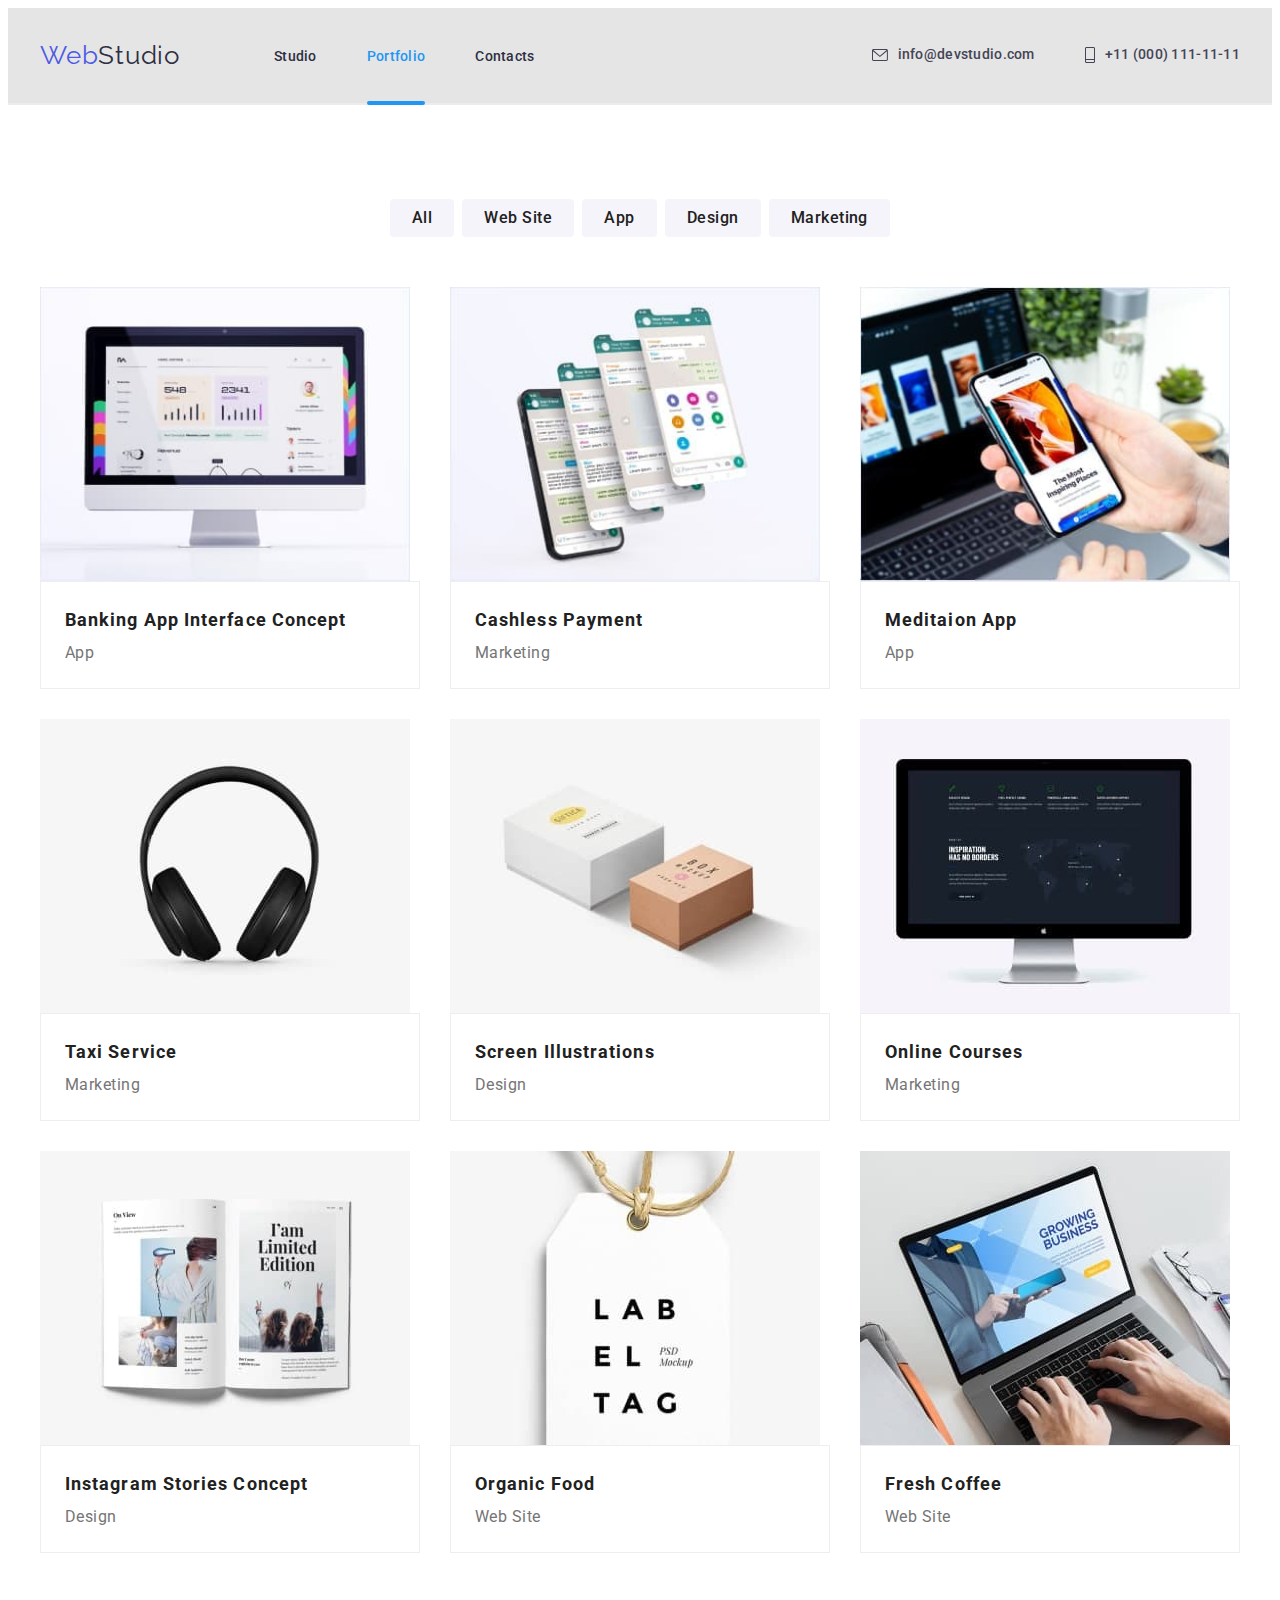
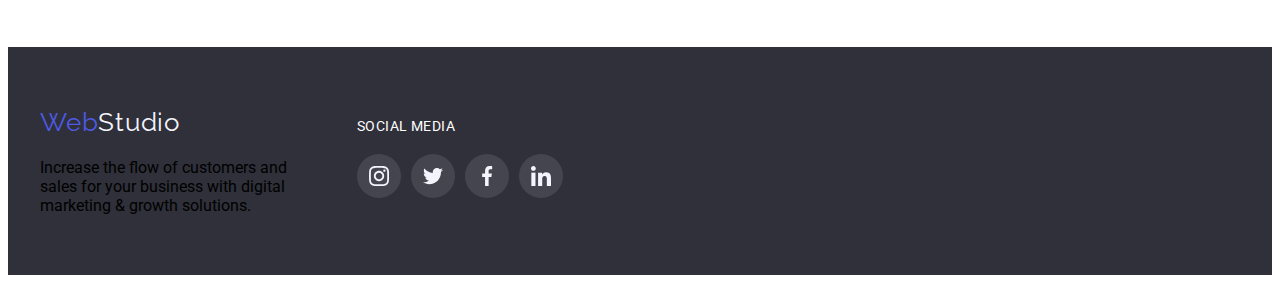
==== portfolio.html @ 63484559 "DZ-4" ====
<!DOCTYPE html>
<html lang="en">
  <head>
    <meta charset="UTF-8" />
    <meta http-equiv="X-UA-Compatible" content="IE=edge" />
    <meta name="viewport" content="width=device-width, initial-scale=1.0" />
    <title>Document</title>
    <link rel="preconnect" href="https://fonts.googleapis.com" />
    <link rel="preconnect" href="https://fonts.gstatic.com" crossorigin />
    <link
      href="https://fonts.googleapis.com/css2?family=Montserrat:wght@400;700&family=Raleway:wght@700&family=Roboto:wght@400;500;700;900&display=swap"
      rel="stylesheet"
    />
    <link
      rel="stylesheet"
      href="https://cdnjs.cloudflare.com/ajax/libs/modern-normalize/1.1.0/modern-normalize.min.css"
      integrity="sha512-wpPYUAdjBVSE4KJnH1VR1HeZfpl1ub8YT/NKx4PuQ5NmX2tKuGu6U/JRp5y+Y8XG2tV+wKQpNHVUX03MfMFn9Q=="
      crossorigin="anonymous"
      referrerpolicy="no-referrer"
    />
    <link rel="stylesheet" href="./css/styles.css" />
  </head>
  <body>
    <header class="header">
      <div class="container header-container">
        <nav class="navigation">
          <a href="" class="logo">Web<span class="header-logo">Studio</span></a>
          <ul class="header-list list">
            <li class="header-item">
              <a href="./index.html" class="header-link">Studio</a>
            </li>
            <li class="header-item">
              <a href="" class="header-link current">Portfolio</a>
            </li>
            <li class="header-item">
              <a href="" class="header-link">Contacts</a>
            </li>
          </ul>
        </nav>
        <ul class="header-connect-list list">
          <li class="header-item-contact">
            <a class="header-link-contact" href="mailto:info@devstudio.com">
              <svg class="icon" width="16" height="12">
                <use href="./images/icons.svg#icon-envelope"></use>
              </svg>
              info@devstudio.com
            </a>
          </li>
          <li class="header-item-contact icon-tel">
            <a class="header-link-contact" href="tel:+11(000)111-11-11">
              <svg class="icon" width="10" height="16">
                <use href="./images/icons.svg#icon-smartphone"></use>
              </svg>
              +11 (000) 111-11-11
            </a>
          </li>
        </ul>
      </div>
      <div class="line"></div>
    </header>
    <main>
      <section class="about section">
        <div class="container about-container">
          <h1 class="visually-hidden">Design Marketing</h1>
          <ul class="hero-list list">
            <li class="button">
              <button type="button" class="primary hero-btn">All</button>
            </li>
            <li class="button">
              <button type="button" class="primary hero-btn">Web Site</button>
            </li>
            <li class="button">
              <button type="button" class="primary hero-btn">App</button>
            </li>
            <li class="button">
              <button type="button" class="primary hero-btn">Design</button>
            </li>
            <li class="button">
              <button type="button" class="primary hero-btn">Marketing</button>
            </li>
          </ul>

          <h2 class="visually-hidden">Projects</h2>
          <ul class="about-list list">
            <li class="about-item-portfolio">
              <a href="" class="about-portfolio-link">
                <div class="about-wrap">
                  <img
                    src="./images/about-imag-1.jpg"
                    alt="marketing design professionals"
                    width="370"
                    height="294"
                    class="about-img"
                  />
                  <p class="about-top-text">
                    14 Stylish and User-Friendly App Design Concepts · Task
                    Manager App · Calorie Tracker App · Exotic Fruit Ecommerce
                    App · Cloud Storage App
                  </p>
                </div>
                <div class="about-item-content">
                  <h3 class="about-title-list">
                    Banking App Interface Concept
                  </h3>
                  <p class="about-text">App</p>
                </div>
              </a>
            </li>
            <li class="about-item-portfolio">
              <a href="" class="about-portfolio-link">
                <div class="about-wrap">
                  <img
                    src="./images/about-imag-2.jpg"
                    alt="спорт"
                    width="370"
                    height="294"
                    class="about-img"
                  />
                  <p class="about-top-text">
                    14 Stylish and User-Friendly App Design Concepts · Task
                    Manager App · Calorie Tracker App · Exotic Fruit Ecommerce
                    App · Cloud Storage App
                  </p>
                </div>
                <div class="about-item-content">
                  <h3 class="about-title-list">Cashless Payment</h3>
                  <p class="about-text">Marketing</p>
                </div>
              </a>
            </li>
            <li class="about-item-portfolio">
              <a href="" class="about-portfolio-link">
                <div class="about-wrap">
                  <img
                    src="./images/about-imag-3.jpg"
                    alt="вывеска ресторана"
                    width="370"
                    height="294"
                    class="about-img"
                  />
                  <p class="about-top-text">
                    14 Stylish and User-Friendly App Design Concepts · Task
                    Manager App · Calorie Tracker App · Exotic Fruit Ecommerce
                    App · Cloud Storage App
                  </p>
                </div>
                <div class="about-item-content">
                  <h3 class="about-title-list">Meditaion App</h3>
                  <p class="about-text">App</p>
                </div>
              </a>
            </li>
            <li class="about-item-portfolio">
              <a href="" class="about-portfolio-link">
                <div class="about-wrap">
                  <img
                    src="./images/about-imag-4.jpg"
                    alt="наушники"
                    width="370"
                    height="294"
                    class="about-img"
                  />
                  <p class="about-top-text">
                    14 Stylish and User-Friendly App Design Concepts · Task
                    Manager App · Calorie Tracker App · Exotic Fruit Ecommerce
                    App · Cloud Storage App
                  </p>
                </div>
                <div class="about-item-content">
                  <h3 class="about-title-list">Taxi Service</h3>
                  <p class="about-text">Marketing</p>
                </div>
              </a>
            </li>
            <li class="about-item-portfolio">
              <a href="" class="about-portfolio-link">
                <div class="about-wrap">
                  <img
                    src="./images/about-imag-5.jpg"
                    alt="картонные коробки"
                    width="370"
                    height="294"
                    class="about-img"
                  />
                  <p class="about-top-text">
                    14 Stylish and User-Friendly App Design Concepts · Task
                    Manager App · Calorie Tracker App · Exotic Fruit Ecommerce
                    App · Cloud Storage App
                  </p>
                </div>
                <div class="about-item-content">
                  <h3 class="about-title-list">Screen Illustrations</h3>
                  <p class="about-text">Design</p>
                </div>
              </a>
            </li>
            <li class="about-item-portfolio">
              <a href="" class="about-portfolio-link">
                <div class="about-wrap">
                  <img
                    src="./images/about-imag-6.jpg"
                    alt="компьютер"
                    width="370"
                    height="294"
                    class="about-img"
                  />
                  <p class="about-top-text">
                    14 Stylish and User-Friendly App Design Concepts · Task
                    Manager App · Calorie Tracker App · Exotic Fruit Ecommerce
                    App · Cloud Storage App
                  </p>
                </div>
                <div class="about-item-content">
                  <h3 class="about-title-list" lang="en">Online Courses</h3>
                  <p class="about-text">Marketing</p>
                </div>
              </a>
            </li>
            <li class="about-item-portfolio">
              <a href="" class="about-portfolio-link">
                <div class="about-wrap">
                  <img
                    src="./images/about-imag-7.jpg"
                    alt="книга"
                    width="370"
                    height="294"
                    class="about-img"
                  />
                  <p class="about-top-text">
                    14 Stylish and User-Friendly App Design Concepts · Task
                    Manager App · Calorie Tracker App · Exotic Fruit Ecommerce
                    App · Cloud Storage App
                  </p>
                </div>
                <div class="about-item-content">
                  <h3 class="about-title-list">Instagram Stories Concept</h3>
                  <p class="about-text">Design</p>
                </div>
              </a>
            </li>

            <li class="about-item-portfolio">
              <a href="" class="about-portfolio-link">
                <div class="about-wrap">
                  <img
                    src="./images/about-imag-8.jpg"
                    alt="этикетка"
                    width="370"
                    height="294"
                    class="about-img"
                  />
                  <p class="about-top-text">
                    14 Stylish and User-Friendly App Design Concepts · Task
                    Manager App · Calorie Tracker App · Exotic Fruit Ecommerce
                    App · Cloud Storage App
                  </p>
                </div>
                <div class="about-item-content">
                  <h3 class="about-title-list">Organic Food</h3>
                  <p class="about-text">Web Site</p>
                </div>
              </a>
            </li>

            <li class="about-item-portfolio">
              <a href="" class="about-portfolio-link">
                <div class="about-wrap">
                  <img
                    src="./images/about-imag-9.jpg"
                    alt="работа за ноутбуком"
                    width="370"
                    height="294"
                    class="about-img"
                  />
                  <p class="about-top-text">
                    14 Stylish and User-Friendly App Design Concepts · Task
                    Manager App · Calorie Tracker App · Exotic Fruit Ecommerce
                    App · Cloud Storage App
                  </p>
                </div>
                <div class="about-item-content">
                  <h3 class="about-title-list">Fresh Coffee</h3>
                  <p class="about-text">Web Site</p>
                </div>
              </a>
            </li>
          </ul>
        </div>
      </section>
    </main>

    <footer class="cellar">
      <div class="container cellar-container">
        <div>
          <a href="" class="cellar-logo"
            >Web<span class="logotip-ft">Studio</span></a
          >
          <p class="cellar-text">
            Increase the flow of customers and<br />
            sales for your business with digital <br />
            marketing & growth solutions.
          </p>
          <!-- <address class="adds">
            <ul class="cellar-list list">
              <li class="cellar-item">
                <a
                  href="https://goo.gl/maps/NyALyPZnbUgnqSuq6"
                  target="_blank"
                  rel="noopener noreferrer nofollow"
                  class="cellar-maps"
                  >г. Киев, пр-т Леси Украинки, 26</a
                >
              </li>
              <li class="cellar-item">
                <a href="mailto:info@example.com" class="cellar-contact"
                  >info@example.com</a
                >
              </li>
              <li class="cellar-item">
                <a href="tel:+380991111111" class="cellar-contact"
                  >+38 099 111 11 11</a
                >
              </li>
            </ul>
          </address> -->
        </div>
        <div class="cellar-social">
          <p class="cellar-item-text">Social media</p>
          <ul class="cellar-social-list list">
            <li class="cellar-social-item">
              <a href="" class="cellar-social-link">
                <svg class="cellar-social-icon" width="20" height="20">
                  <use href="./images/icons.svg#icon-instagram-2"></use>
                </svg>
              </a>
            </li>
            <li class="cellar-social-item">
              <a href="" class="cellar-social-link">
                <svg class="cellar-social-icon" width="20" height="20">
                  <use href="./images/icons.svg#icon-twitter-2"></use>
                </svg>
              </a>
            </li>
            <li class="cellar-social-item">
              <a href="" class="cellar-social-link">
                <svg class="cellar-social-icon" width="20" height="20">
                  <use href="./images/icons.svg#icon-facebook-2"></use>
                </svg>
              </a>
            </li>
            <li class="cellar-social-item">
              <a href="" class="cellar-social-link">
                <svg class="cellar-social-icon" width="20" height="20">
                  <use href="./images/icons.svg#icon-linkedin-2"></use>
                </svg>
              </a>
            </li>
          </ul>
        </div>
      </div>
    </footer>
  </body>
</html>
---- css/styles.css ----
:root {
  --header-bg-color: #e5e5e5;
  --logo-text-color: #4D5AE5;
  --current-text-color: #2196f3;
  --hero-title-color: #212121;
  --hero-text-color: #757575;
  --about-title-text: #212121;
}

body {
  font-family: "Roboto", sans-serif;
}

.list {
  list-style: none;
}

p,
h1,
h2,
h3,
h4,
h5,
h6 {
  margin: 0;
}
ul {
  margin: 0;
  padding: 0;
}
button {
  cursor: pointer;
  border: none;
}
img {
  display: block;
  max-width: 100%;
}
a {
  text-decoration: none;
}
.container {
  width: 1200px;
  padding-left: 15px;
  padding-right: 15px;
  margin: 0 auto;
}
.visually-hidden {
  position: absolute;
  white-space: nowrap;
  width: 1px;
  height: 1px;
  padding: 0;
  clip: rect(0 0 0 0);
  clip-path: inset(50%);
  margin: -1px;
}
.pre-title {
  font-weight: 400;
  font-size: 14px;
  line-height: calc(24 / 14);
  letter-spacing: 0.03em;
}
.section-title {
  font-family: "Roboto", sans-serif;
  font-size: 36px;
  line-height: calc(42 / 36);
  text-align: center;
  letter-spacing: 0.03em;
}
/*---------------HEADER------------*/
.header {
  background-color: var(--header-bg-color);
  font-weight: 1600;
  padding-top: 32px;
  padding-bottom: 32px;
}
.header-container {
  display: flex;
  align-items: center;
}
.navigation {
  display: flex;
  align-items: center;
}
.header-connect-list {
  display: flex;
  margin-left: auto;
}

.header-list {
  display: flex;
}
.header-item + .header-item {
  margin-left: 50px;
}
.header-link {
  font-weight: 500;
  font-size: 14px;
  line-height: 1.14;
  letter-spacing: 0.02em;
  color: #2e2f42;
  transition: color 250ms cubic-bezier(0.4, 0, 0.2, 1);
}
.logo {
  font-family: "Raleway", sans-serif;
  font-size: 26px;
  line-height: 1.19;
  letter-spacing: 0.03em;
  color: var(--logo-text-color);
  margin-right: 94px;
}
.header-logo {
  color: #2e2f42;
}
.header-link:hover,
.header-link:focus {
  color: #2196f3;
}
.header-link-contact {
  font-weight: 500;
  font-size: 14px;
  line-height: 1.14;
  letter-spacing: 0.02em;
  color: #434455;
  display: flex;
  align-items: center;
  transition: color 250ms cubic-bezier(0.4, 0, 0.2, 1);
}
.header-item-contact + .header-item-contact {
  margin-left: 50px;
}
.icon {
  fill: currentColor;
  margin-right: 10px;
}
/* .header-link-contact:hover,
.header-link-contact:focus {
  color: #2196f3;
} */
.current {
  color: var(--current-text-color);
  position: relative;
}
.current::after {
  content: "";
  width: 100%;
  height: 4px;
  position: absolute;
  background-color: #2196f3;
  border-radius: 2px;
  left: 0;
  bottom: -41px;
}
.line {
  border: 1px solid #ececec;
  margin-top: 32px;
  margin-bottom: -32px;
}
/*-----------------HERO----------------*/
.hero {
  background-color: #2f303a;
  max-width: 1600px;
  min-height: 600px;
  margin-left: auto;
  margin-right: auto;
  background-image: linear-gradient(
      rgba(47, 48, 58, 0.4),
      rgba(47, 48, 58, 0.4)
    ),
    url(../images/hero.bg.jpg);
  background-repeat: no-repeat;
  background-position: center;
  background-size: cover;
  flex-grow: 1;
  padding-top: 200px;
  padding-bottom: 200px;
}
.hero-list {
  display: flex;
  justify-content: center;
  margin-bottom: 50px;
}
.hero-title {
  font-family: "Roboto", sans-serif;
  font-weight: 900;
  font-size: 44px;
  line-height: 1.36;
  text-align: center;
  letter-spacing: 0.06em;
  text-transform: uppercase;
  color: #ffffff;
  margin-bottom: 30px;
}
.button + .button {
  margin-left: 8px;
}
.hero-point {
  display: flex;
  justify-content: center;
}
.hero-btn {
  font-family: inherit;
  font-weight: 500;
  font-size: 16px;
  line-height: 1.87;
  display: flex;
  align-items: center;
  text-align: center;
  letter-spacing: 0.06em;
  padding: 10px 32px 10px 32px;
  color: #ffffff;
  background-color: #4d5ae5;
  border-radius: 4px;
}
.primary {
  line-height: 1.62;
  letter-spacing: 0.03em;
  background-color: #f5f4fa;
  color: #212121;
  padding: 6px 22px 6px 22px;
  transition: color 250ms cubic-bezier(0.4, 0, 0.2, 1),
    box-shadow 250ms cubic-bezier(0.4, 0, 0.2, 1),
    background-color 250ms cubic-bezier(0.4, 0, 0.2, 1);
}
.primary:hover,
.primary:focus {
  color: #ffffff;
  box-shadow: 0px 4px 4px rgba(0, 0, 0, 0.15);
  background-color: #2196f3;
}
/*-----------------ABOUT-----------------*/
.section {
  padding-top: 94px;
  padding-bottom: 94px;
}
.about-item {
  flex-basis: calc(100% / 4 - 30px);
  margin-left: 30px;
  margin-top: 30px;
}
.about-item::before {
  display: block;
  content: "";
  height: 120px;
  background-size: 70px;
  background-repeat: no-repeat;
  background-position: center;
  background-color: #f5f4fa;
  margin-bottom: 30px;
}
.icon-antenna::before {
  background-image: url(../images/antenna.svg);
}
.icon-clock::before {
  background-image: url(../images/clock.svg);
}
.icon-diagram::before {
  background-image: url(../images/diagram.svg);
}
.icon-astronaut::before {
  background-image: url(../images/astronaut.svg);
}
.about-list {
  display: flex;
  margin-left: -30px;
  margin-top: -30px;
  flex-wrap: wrap;
}
.about-item-portfolio {
  justify-content: center;
  flex-basis: calc(100% / 3 - 30px);
  margin-left: 30px;
  margin-top: 30px;
  background: #ffffff;
  position: relative;
}
.about-item-portfolio:hover .about-top-text {
  transform: translateY(0);
}
.about-wrap {
  position: relative;
  overflow: hidden;
}
.about-top-text {
  position: absolute;
  top: 0;
  left: 0;
  font-size: 18px;
  line-height: 1.55;
  letter-spacing: 0.03em;
  font-weight: 400;
  color: #ffffff;
  background-color: rgba(33, 150, 243, 0.9);
  padding: 30px;
  height: 100%;
  transform: translateY(100%);
  transition: transform 250ms cubic-bezier(0.4, 0, 0.2, 1);
}
.about-portfolio-link {
  display: block;
  transition: box-shadow 250ms cubic-bezier(0.4, 0, 0.2, 1);
}
.about-portfolio-link:hover,
.about-portfolio-link:focus {
  box-shadow: 0px 1px 1px rgba(0, 0, 0, 0.12), 0px 4px 4px rgba(0, 0, 0, 0.06),
    1px 4px 6px rgba(0, 0, 0, 0.16);
}

.about-title-list {
  font-style: 400px;
  font-weight: 700;
  font-size: 18px;
  line-height: calc(36 / 18);
  letter-spacing: 0.06em;
  color: #212121;
}
.about-title {
  font-style: 400px;
  font-weight: 700;
  font-size: 14px;
  line-height: 1.14;
  letter-spacing: 0.03em;
  text-transform: uppercase;
  color: #2e2f42;
  margin-bottom: 10px;
}
.about-text {
  font-size: 16px;
  line-height: calc(30 / 16);
  letter-spacing: 0.03em;
  color: #757575;
}
.about-pre-title {
  font-size: 14px;
  line-height: 1.71;
  letter-spacing: 0.03em;
  color: #434455;
}
.about-item-content {
  background: #ffffff;
  border: 1px solid #eeeeee;
  padding-top: 20px;
  padding-bottom: 20px;
  padding-left: 24px;
  padding-right: 24px;
}
/*---------------------REASONS-------------*/
.reasons-list {
  display: flex;
}
.reasons-item {
  position: relative;
}
.reasons-top-text {
  position: absolute;
  display: flex;
  justify-content: center;
  align-items: center;
  font-weight: 700;
  font-size: 14px;
  line-height: 1.14;
  letter-spacing: 0.03em;
  text-transform: uppercase;
  background: rgba(47, 48, 58, 0.8);
  color: #ffffff;
  width: 370px;
  height: 70px;
  left: 0;
  bottom: 0;
}

.reasons-item + .reasons-item {
  margin-left: 30px;
}
.reasons {
  padding-top: 94px;
  padding-bottom: 94px;
}
.reasons-title {
  font-style: 400;
  font-weight: 700;
  font-size: 36px;
  line-height: 1.16;
  text-align: center;
  letter-spacing: 0.03em;
  color: #2e2f42;
  margin-bottom: 50px;
}
/*---------------SPECIALIST----------------------*/
.specialist {
  background: #f4f4fd;
  padding-top: 94px;
  padding-bottom: 94px;
}
.specialist-title {
  font-style: 400;
  font-weight: 700;
  font-size: 36px;
  line-height: 1.16;
  text-align: center;
  letter-spacing: 0.03em;
  color: #2e2f42;
  margin-bottom: 50px;
}
.specialist-list {
  display: flex;
  flex-wrap: wrap;
  margin-left: -30px;
  margin-top: -30px;
}
.specialist-item {
  flex-basis: calc(100% / 4 - 30px);
  margin-left: 30px;
  margin-top: 30px;
}

.specialist-item-title {
  font-style: 400;
  font-weight: 500;
  font-size: 16px;
  line-height: 1.18;
  text-align: center;
  letter-spacing: 0.03em;
  color: #2e2f42;
  margin-bottom: 10px;
}
.specialist-item-text {
  font-size: 16px;
  line-height: 1.18;
  text-align: center;
  letter-spacing: 0.03em;
  color: #434455;
  margin-bottom: 16px;
}
.specialist-social-list {
  display: flex;
  justify-content: center;
}
.specialist-social-link {
  width: 44px;
  height: 44px;
  background-color: #4d5ae5;
  border-radius: 50%;
  display: flex;
  align-items: center;
  justify-content: center;
  color: #f4f4fd;
  transition: background-color 250ms cubic-bezier(0.4, 0, 0.2, 1),
    color 250ms cubic-bezier(0.4, 0, 0.2, 1);
}
.specialist-social-icon {
  fill: currentColor;
}
/* .specialist-social-link:hover,
.specialist-social-link:focus {
  background-color: #2196f3;
  color: #ffffff;
} */

.specialist-social-item + .specialist-social-item {
  margin-left: 10px;
}
.specialist-item-content {
  padding: 30px;
  background: #ffffff;
  box-shadow: 0px 1px 3px rgba(0, 0, 0, 0.12), 0px 1px 1px rgba(0, 0, 0, 0.14),
    0px 2px 1px rgba(0, 0, 0, 0.2);
  border-radius: 0px 0px 4px 4px;
}
/*------------REGULAR-------------*/
.regular {
  padding-top: 94px;
  padding-bottom: 94px;
}
.regular-customers-container {
  width: 1170px;
}
.regular-customers-item {
  width: 170px;
  height: 92px;
}
.regular-customers-title {
  font-weight: 700;
  font-size: 36px;
  line-height: calc(42 / 36);
  text-align: center;
  letter-spacing: 0.03em;
  color: #2e2f42;
  margin-bottom: 50px;
}
.regular-customers-list {
  display: flex;
  justify-content: center;
}
.regular-customers-item + .regular-customers-item {
  margin-left: 30px;
}
.regular-customers-link {
  width: 100%;
  height: 100%;
  border: 1px solid #afb1b8;
  box-sizing: border-box;
  border-radius: 4px;
  display: flex;
  align-items: center;
  justify-content: center;
  color: #8e8f99;
  transition: border-color 250ms cubic-bezier(0.4, 0, 0.2, 1);
}
.regular-customers-icon {
  fill: #afb1b8;
  transition: fill 250ms cubic-bezier(0.4, 0, 0.2, 1);
}
/* .regular-customers-link:hover,
.regular-customers-link:focus {
  border-color: #2196f3; 
}
.regular-customers-link:hover .regular-customers-icon,
.regular-customers-link:focus .regular-customers-icon {
  fill: #2196f3;
}*/

/*-------------CELLAR------------*/
.cellar {
  background: #2f303a;
  padding-top: 60px;
  padding-bottom: 60px;
}
.cellar-container {
  display: flex;
  align-items: baseline;
}
.cellar-logo {
  font-family: "Raleway", sans-serif;
  font-size: 26px;
  line-height: calc(31 / 26);
  letter-spacing: 0.03em;
  color: #4D5AE5;
  margin-bottom: 20px;
  display: block;
}
.logotip-ft {
  color: #f4f4fd;
}

/*------------------ADDS--------------*/
.adds {
  font-style: inherit;
}
.cellar-social {
  margin-left: 70px;
}
.cellar-item-text {
  padding-bottom: 20px;
}
.cellar-social-list {
  display: flex;
}
/* .cellar-maps {
  font-size: 14px;
  line-height: 1.71;
  letter-spacing: 0.03em;
  color: #ffffff;
} */
/* .cellar-contact {
  font-size: 14px;
  line-height: 1.71;
  letter-spacing: 0.03em;
  color: rgba(255, 255, 255, 0.6);
} */
.cellar-item {
  margin-bottom: 9px;
}
.cellar-item:last-child {
  margin-bottom: 0;
}
.cellar-item-text {
  font-size: 14px;
  line-height: calc(16 / 14);
  letter-spacing: 0.03em;
  text-transform: uppercase;
  color: #ffffff;
}

.cellar-social-link {
  width: 44px;
  height: 44px;
  border-radius: 50%;
  display: inline-flex;
  align-items: center;
  justify-content: center;
  background-color: rgba(255, 255, 255, 0.1);
  fill: #f4f4fd;
  transition: background-color 250ms cubic-bezier(0.4, 0, 0.2, 1);
}
.cellar-social-link:hover,
.cellar-social-link:focus {
  background-color: #2196f3;
}
.cellar-social-item + .cellar-social-item {
  margin-left: 10px;
}
.backdrop {
  width: 100vw;
  height: 100vh;
  background-color: rgba(0, 0, 0, 0.2);
  position: fixed;
  top: 0;
  transition: opacity 250ms cubic-bezier(0.4, 0, 0.2, 1),
    visibility 250ms cubic-bezier(0.4, 0, 0.2, 1);
}
.backdrop .is-hidden .modal {
  transform: rotate(-300deg) scale(0.5);
}
/* .modal {
  width: 528px;
  min-height: 581px;
  background-color: #ffffff;
  box-shadow: 0px 1px 3px rgba(0, 0, 0, 0.12), 0px 1px 1px rgba(0, 0, 0, 0.14),
    0px 2px 1px rgba(0, 0, 0, 0.2);
  border-radius: 4px;
  position: absolute;
  top: 50%;
  left: 50%;
  transform: translate(-50%, -50%) rotate(0) scale(1);
  transition: transform 250ms cubic-bezier(0.4, 0, 0.2, 1);
}
.modal-close-btn {
  width: 30px;
  height: 30px;
  border-radius: 50%;
  border: 1px solid rgba(0, 0, 0, 0.1);
  background-color: transparent;
  position: absolute;
  top: 10px;
  right: 10px;
} */
.is-hidden {
  opacity: 0;
  pointer-events: none;
  visibility: hidden;
}
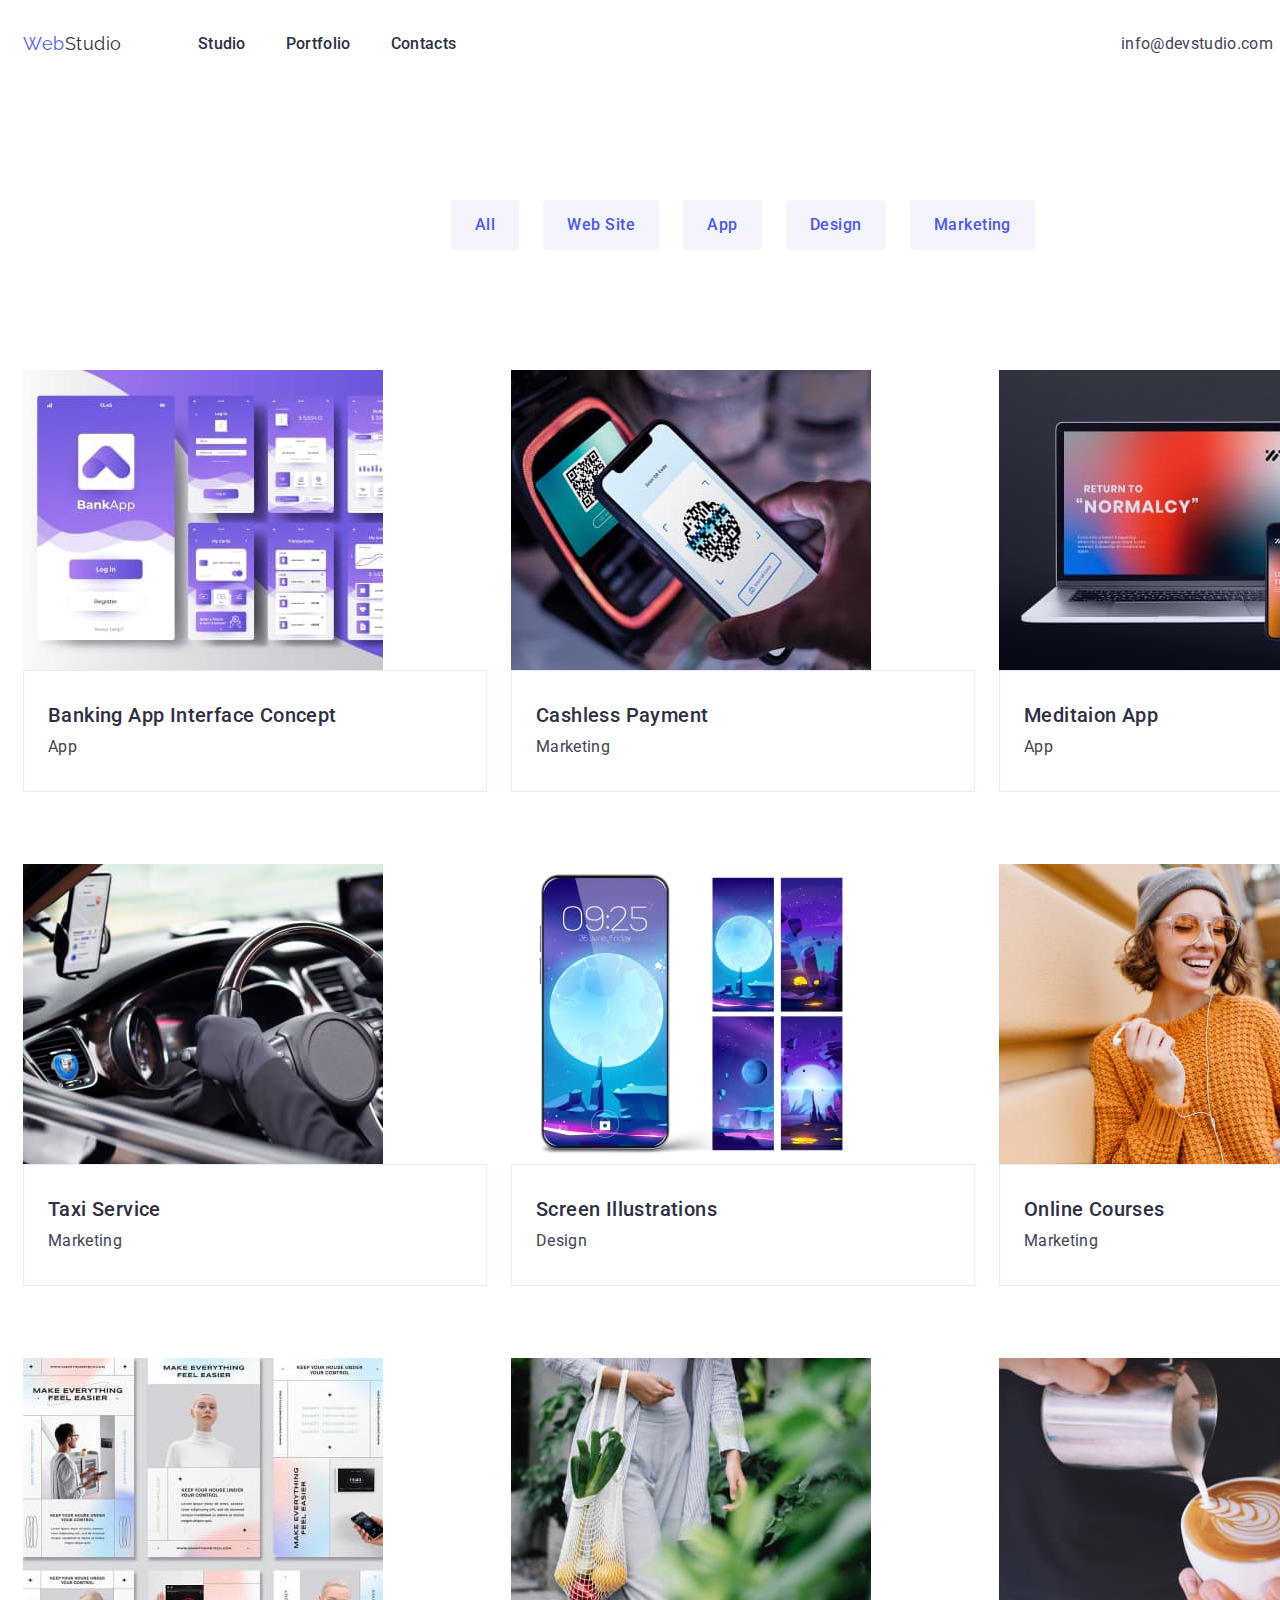
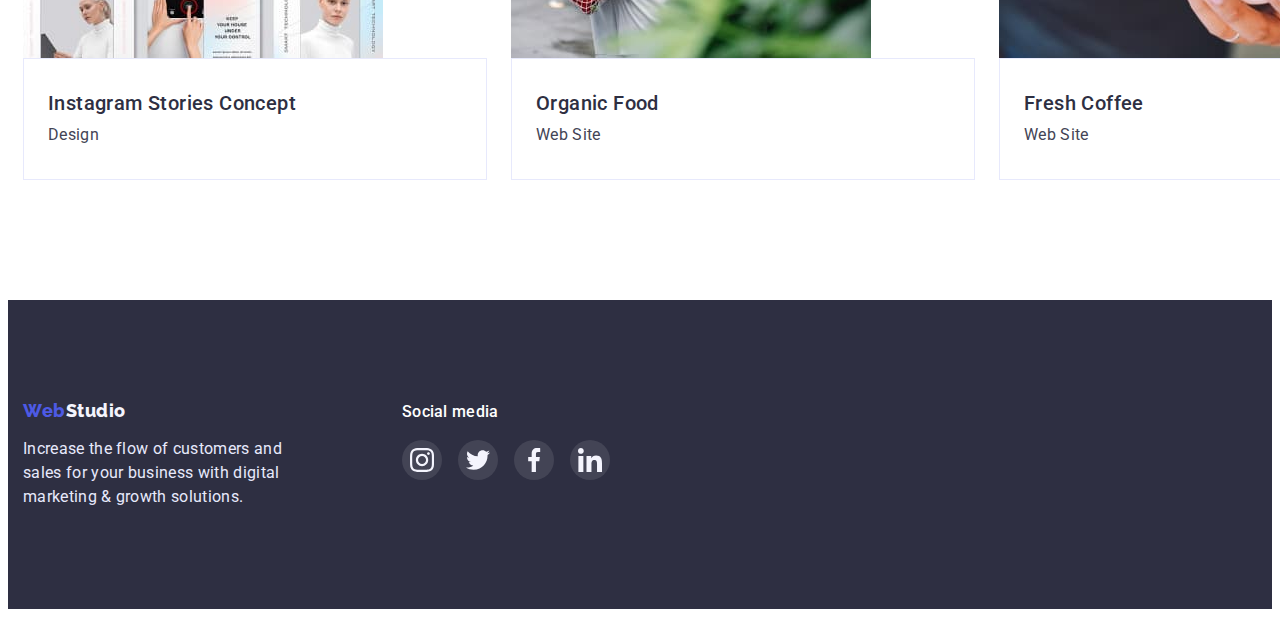
==== commit 11e5ff11: "changes made" ====
--- a/portfolio.html
+++ b/portfolio.html
@@ -39,18 +39,12 @@
         </nav>
         <ul class="header-connect-list list">
           <li class="header-item-contact">
-            <a class="header-link-contact" href="mailto:info@devstudio.com">
-              <svg class="icon" width="16" height="12">
-                <use href="./images/icons.svg#icon-envelope"></use>
-              </svg>
+            <a class="header-el-adres" href="mailto:info@devstudio.com">
               info@devstudio.com
             </a>
           </li>
           <li class="header-item-contact icon-tel">
-            <a class="header-link-contact" href="tel:+11(000)111-11-11">
-              <svg class="icon" width="10" height="16">
-                <use href="./images/icons.svg#icon-smartphone"></use>
-              </svg>
+            <a class="header-el-adres" href="tel:+11(000)111-11-11">
               +11 (000) 111-11-11
             </a>
           </li>
@@ -86,17 +80,12 @@
               <a href="" class="about-portfolio-link">
                 <div class="about-wrap">
                   <img
-                    src="./images/about-imag-1.jpg"
+                    src="./images/about-imag-4.jpg"
                     alt="marketing design professionals"
-                    width="370"
-                    height="294"
-                    class="about-img"
-                  />
-                  <p class="about-top-text">
-                    14 Stylish and User-Friendly App Design Concepts · Task
-                    Manager App · Calorie Tracker App · Exotic Fruit Ecommerce
-                    App · Cloud Storage App
-                  </p>
+                    width="360"
+                    height="300"
+                    class="about-img"
+                  />
                 </div>
                 <div class="about-item-content">
                   <h3 class="about-title-list">
@@ -110,17 +99,12 @@
               <a href="" class="about-portfolio-link">
                 <div class="about-wrap">
                   <img
-                    src="./images/about-imag-2.jpg"
+                    src="./images/about-imag-5.jpg"
                     alt="спорт"
-                    width="370"
-                    height="294"
-                    class="about-img"
-                  />
-                  <p class="about-top-text">
-                    14 Stylish and User-Friendly App Design Concepts · Task
-                    Manager App · Calorie Tracker App · Exotic Fruit Ecommerce
-                    App · Cloud Storage App
-                  </p>
+                    width="360"
+                    height="300"
+                    class="about-img"
+                  />
                 </div>
                 <div class="about-item-content">
                   <h3 class="about-title-list">Cashless Payment</h3>
@@ -132,17 +116,12 @@
               <a href="" class="about-portfolio-link">
                 <div class="about-wrap">
                   <img
-                    src="./images/about-imag-3.jpg"
+                    src="./images/about-imag-6.jpg"
                     alt="вывеска ресторана"
-                    width="370"
-                    height="294"
-                    class="about-img"
-                  />
-                  <p class="about-top-text">
-                    14 Stylish and User-Friendly App Design Concepts · Task
-                    Manager App · Calorie Tracker App · Exotic Fruit Ecommerce
-                    App · Cloud Storage App
-                  </p>
+                    width="360"
+                    height="300"
+                    class="about-img"
+                  />
                 </div>
                 <div class="about-item-content">
                   <h3 class="about-title-list">Meditaion App</h3>
@@ -154,17 +133,12 @@
               <a href="" class="about-portfolio-link">
                 <div class="about-wrap">
                   <img
-                    src="./images/about-imag-4.jpg"
+                    src="./images/about-imag-7.jpg"
                     alt="наушники"
-                    width="370"
-                    height="294"
-                    class="about-img"
-                  />
-                  <p class="about-top-text">
-                    14 Stylish and User-Friendly App Design Concepts · Task
-                    Manager App · Calorie Tracker App · Exotic Fruit Ecommerce
-                    App · Cloud Storage App
-                  </p>
+                    width="360"
+                    height="300"
+                    class="about-img"
+                  />
                 </div>
                 <div class="about-item-content">
                   <h3 class="about-title-list">Taxi Service</h3>
@@ -176,17 +150,12 @@
               <a href="" class="about-portfolio-link">
                 <div class="about-wrap">
                   <img
-                    src="./images/about-imag-5.jpg"
+                    src="./images/about-imag-8.jpg"
                     alt="картонные коробки"
-                    width="370"
-                    height="294"
-                    class="about-img"
-                  />
-                  <p class="about-top-text">
-                    14 Stylish and User-Friendly App Design Concepts · Task
-                    Manager App · Calorie Tracker App · Exotic Fruit Ecommerce
-                    App · Cloud Storage App
-                  </p>
+                    width="360"
+                    height="300"
+                    class="about-img"
+                  />
                 </div>
                 <div class="about-item-content">
                   <h3 class="about-title-list">Screen Illustrations</h3>
@@ -198,17 +167,12 @@
               <a href="" class="about-portfolio-link">
                 <div class="about-wrap">
                   <img
-                    src="./images/about-imag-6.jpg"
+                    src="./images/about-imag-9.jpg"
                     alt="компьютер"
-                    width="370"
-                    height="294"
-                    class="about-img"
-                  />
-                  <p class="about-top-text">
-                    14 Stylish and User-Friendly App Design Concepts · Task
-                    Manager App · Calorie Tracker App · Exotic Fruit Ecommerce
-                    App · Cloud Storage App
-                  </p>
+                    width="360"
+                    height="300"
+                    class="about-img"
+                  />
                 </div>
                 <div class="about-item-content">
                   <h3 class="about-title-list" lang="en">Online Courses</h3>
@@ -220,17 +184,12 @@
               <a href="" class="about-portfolio-link">
                 <div class="about-wrap">
                   <img
-                    src="./images/about-imag-7.jpg"
+                    src="./images/about-imag-10.jpg"
                     alt="книга"
-                    width="370"
-                    height="294"
-                    class="about-img"
-                  />
-                  <p class="about-top-text">
-                    14 Stylish and User-Friendly App Design Concepts · Task
-                    Manager App · Calorie Tracker App · Exotic Fruit Ecommerce
-                    App · Cloud Storage App
-                  </p>
+                    width="360"
+                    height="300"
+                    class="about-img"
+                  />
                 </div>
                 <div class="about-item-content">
                   <h3 class="about-title-list">Instagram Stories Concept</h3>
@@ -243,17 +202,12 @@
               <a href="" class="about-portfolio-link">
                 <div class="about-wrap">
                   <img
-                    src="./images/about-imag-8.jpg"
+                    src="./images/about-imag-11.jpg"
                     alt="этикетка"
-                    width="370"
-                    height="294"
-                    class="about-img"
-                  />
-                  <p class="about-top-text">
-                    14 Stylish and User-Friendly App Design Concepts · Task
-                    Manager App · Calorie Tracker App · Exotic Fruit Ecommerce
-                    App · Cloud Storage App
-                  </p>
+                    width="360"
+                    height="300"
+                    class="about-img"
+                  />
                 </div>
                 <div class="about-item-content">
                   <h3 class="about-title-list">Organic Food</h3>
@@ -266,17 +220,12 @@
               <a href="" class="about-portfolio-link">
                 <div class="about-wrap">
                   <img
-                    src="./images/about-imag-9.jpg"
+                    src="./images/about-imag-12.jpg"
                     alt="работа за ноутбуком"
-                    width="370"
-                    height="294"
-                    class="about-img"
-                  />
-                  <p class="about-top-text">
-                    14 Stylish and User-Friendly App Design Concepts · Task
-                    Manager App · Calorie Tracker App · Exotic Fruit Ecommerce
-                    App · Cloud Storage App
-                  </p>
+                    width="360"
+                    height="300"
+                    class="about-img"
+                  />
                 </div>
                 <div class="about-item-content">
                   <h3 class="about-title-list">Fresh Coffee</h3>
@@ -300,57 +249,34 @@
             sales for your business with digital <br />
             marketing & growth solutions.
           </p>
-          <!-- <address class="adds">
-            <ul class="cellar-list list">
-              <li class="cellar-item">
-                <a
-                  href="https://goo.gl/maps/NyALyPZnbUgnqSuq6"
-                  target="_blank"
-                  rel="noopener noreferrer nofollow"
-                  class="cellar-maps"
-                  >г. Киев, пр-т Леси Украинки, 26</a
-                >
-              </li>
-              <li class="cellar-item">
-                <a href="mailto:info@example.com" class="cellar-contact"
-                  >info@example.com</a
-                >
-              </li>
-              <li class="cellar-item">
-                <a href="tel:+380991111111" class="cellar-contact"
-                  >+38 099 111 11 11</a
-                >
-              </li>
-            </ul>
-          </address> -->
         </div>
         <div class="cellar-social">
           <p class="cellar-item-text">Social media</p>
           <ul class="cellar-social-list list">
             <li class="cellar-social-item">
               <a href="" class="cellar-social-link">
-                <svg class="cellar-social-icon" width="20" height="20">
+                <svg class="cellar-social-icon" width="24" height="24">
                   <use href="./images/icons.svg#icon-instagram-2"></use>
                 </svg>
               </a>
             </li>
             <li class="cellar-social-item">
               <a href="" class="cellar-social-link">
-                <svg class="cellar-social-icon" width="20" height="20">
+                <svg class="cellar-social-icon" width="24" height="24">
                   <use href="./images/icons.svg#icon-twitter-2"></use>
                 </svg>
               </a>
             </li>
             <li class="cellar-social-item">
               <a href="" class="cellar-social-link">
-                <svg class="cellar-social-icon" width="20" height="20">
+                <svg class="cellar-social-icon" width="24" height="24">
                   <use href="./images/icons.svg#icon-facebook-2"></use>
                 </svg>
               </a>
             </li>
             <li class="cellar-social-item">
               <a href="" class="cellar-social-link">
-                <svg class="cellar-social-icon" width="20" height="20">
+                <svg class="cellar-social-icon" width="24" height="24">
                   <use href="./images/icons.svg#icon-linkedin-2"></use>
                 </svg>
               </a>
--- a/css/styles.css
+++ b/css/styles.css
@@ -1,10 +1,5 @@
 :root {
-  --header-bg-color: #e5e5e5;
-  --logo-text-color: #4D5AE5;
-  --current-text-color: #2196f3;
-  --hero-title-color: #212121;
-  --hero-text-color: #757575;
-  --about-title-text: #212121;
+  --h2-title-color: #2E2F42;
 }
 
 body {
@@ -24,27 +19,33 @@
 h6 {
   margin: 0;
 }
+
 ul {
   margin: 0;
   padding: 0;
 }
+
 button {
   cursor: pointer;
   border: none;
 }
+
 img {
   display: block;
   max-width: 100%;
 }
+
 a {
   text-decoration: none;
 }
+
 .container {
-  width: 1200px;
+  width: 1440px;
   padding-left: 15px;
   padding-right: 15px;
   margin: 0 auto;
 }
+
 .visually-hidden {
   position: absolute;
   white-space: nowrap;
@@ -55,12 +56,14 @@
   clip-path: inset(50%);
   margin: -1px;
 }
+
 .pre-title {
   font-weight: 400;
   font-size: 14px;
   line-height: calc(24 / 14);
   letter-spacing: 0.03em;
 }
+
 .section-title {
   font-family: "Roboto", sans-serif;
   font-size: 36px;
@@ -68,21 +71,25 @@
   text-align: center;
   letter-spacing: 0.03em;
 }
+
 /*---------------HEADER------------*/
 .header {
-  background-color: var(--header-bg-color);
-  font-weight: 1600;
-  padding-top: 32px;
-  padding-bottom: 32px;
-}
+  background-color: #FFFFFF;
+  font-weight: 1440;
+  padding-top: 24px;
+  padding-bottom: 24px;
+}
+
 .header-container {
   display: flex;
   align-items: center;
 }
+
 .navigation {
   display: flex;
   align-items: center;
 }
+
 .header-connect-list {
   display: flex;
   margin-left: auto;
@@ -91,352 +98,331 @@
 .header-list {
   display: flex;
 }
-.header-item + .header-item {
-  margin-left: 50px;
-}
+
+.header-item+.header-item {
+  margin-left: 40px;
+}
+
 .header-link {
   font-weight: 500;
-  font-size: 14px;
-  line-height: 1.14;
-  letter-spacing: 0.02em;
-  color: #2e2f42;
-  transition: color 250ms cubic-bezier(0.4, 0, 0.2, 1);
-}
+  font-size: 16px;
+  line-height: 1.5;
+  letter-spacing: 0.02em;
+  color: #2E2F42;
+}
+
 .logo {
   font-family: "Raleway", sans-serif;
-  font-size: 26px;
-  line-height: 1.19;
+  font-size: 18px;
+  line-height: calc(24 / 18);
   letter-spacing: 0.03em;
-  color: var(--logo-text-color);
-  margin-right: 94px;
-}
+  color: #4d5ae5;
+  margin-right: 76px;
+}
+
 .header-logo {
   color: #2e2f42;
 }
-.header-link:hover,
-.header-link:focus {
-  color: #2196f3;
-}
-.header-link-contact {
-  font-weight: 500;
-  font-size: 14px;
+
+
+.header-el-adres {
+  font-weight: 400;
+  font-size: 16px;
   line-height: 1.14;
+  letter-spacing: calc(24 / 16);
   letter-spacing: 0.02em;
   color: #434455;
   display: flex;
   align-items: center;
-  transition: color 250ms cubic-bezier(0.4, 0, 0.2, 1);
-}
-.header-item-contact + .header-item-contact {
-  margin-left: 50px;
-}
-.icon {
-  fill: currentColor;
-  margin-right: 10px;
-}
-/* .header-link-contact:hover,
-.header-link-contact:focus {
-  color: #2196f3;
-} */
-.current {
-  color: var(--current-text-color);
-  position: relative;
-}
-.current::after {
-  content: "";
-  width: 100%;
-  height: 4px;
-  position: absolute;
-  background-color: #2196f3;
-  border-radius: 2px;
-  left: 0;
-  bottom: -41px;
-}
-.line {
-  border: 1px solid #ececec;
-  margin-top: 32px;
-  margin-bottom: -32px;
-}
+}
+
+.header-item-contact+.header-item-contact {
+  margin-left: 40px;
+}
+
 /*-----------------HERO----------------*/
 .hero {
-  background-color: #2f303a;
-  max-width: 1600px;
-  min-height: 600px;
+  background-color: #2e2f42;
+  background-image: linear-gradient(rgba(46, 47, 66, 0.7),
+        rgba(46, 47, 66, 0.7)),
+      url(../images/hero.bg.jpg);
+  max-width: 1440px;
+  max-height: 600px;
   margin-left: auto;
   margin-right: auto;
-  background-image: linear-gradient(
-      rgba(47, 48, 58, 0.4),
-      rgba(47, 48, 58, 0.4)
-    ),
-    url(../images/hero.bg.jpg);
   background-repeat: no-repeat;
   background-position: center;
   background-size: cover;
   flex-grow: 1;
-  padding-top: 200px;
-  padding-bottom: 200px;
-}
+  padding-top: 191px;
+  padding-bottom: 289px;
+}
+
 .hero-list {
   display: flex;
   justify-content: center;
-  margin-bottom: 50px;
-}
+  margin-bottom: 72px;
+}
+
 .hero-title {
   font-family: "Roboto", sans-serif;
-  font-weight: 900;
-  font-size: 44px;
-  line-height: 1.36;
-  text-align: center;
-  letter-spacing: 0.06em;
-  text-transform: uppercase;
+  font-weight: 700;
+  font-size: 56px;
+  line-height: calc(60 / 56);
+  text-align: center;
+  letter-spacing: 0.02em;
   color: #ffffff;
-  margin-bottom: 30px;
-}
-.button + .button {
-  margin-left: 8px;
-}
+  margin-bottom: 45px;
+}
+
+.button+.button {
+  margin-left: 24px;
+}
+
 .hero-point {
   display: flex;
   justify-content: center;
 }
+
 .hero-btn {
   font-family: inherit;
   font-weight: 500;
   font-size: 16px;
-  line-height: 1.87;
-  display: flex;
-  align-items: center;
-  text-align: center;
-  letter-spacing: 0.06em;
-  padding: 10px 32px 10px 32px;
+  line-height: 1.5;
+  display: flex;
+  align-items: center;
+  text-align: center;
+  letter-spacing: 0.04em;
+  padding: 16px 32px 16px 32px;
   color: #ffffff;
-  background-color: #4d5ae5;
+  background-color: #4D5AE5;
   border-radius: 4px;
 }
+
 .primary {
   line-height: 1.62;
   letter-spacing: 0.03em;
-  background-color: #f5f4fa;
-  color: #212121;
-  padding: 6px 22px 6px 22px;
-  transition: color 250ms cubic-bezier(0.4, 0, 0.2, 1),
+  background-color: #f4f4fd;
+  color: #4d5ae5;
+  padding: 12px 24px 12px 24px;
+   transition: color 250ms cubic-bezier(0.4, 0, 0.2, 1),
     box-shadow 250ms cubic-bezier(0.4, 0, 0.2, 1),
-    background-color 250ms cubic-bezier(0.4, 0, 0.2, 1);
-}
-.primary:hover,
+    background-color 250ms cubic-bezier(0.4, 0, 0.2, 1); 
+}
+
+ .primary:hover,
 .primary:focus {
   color: #ffffff;
-  box-shadow: 0px 4px 4px rgba(0, 0, 0, 0.15);
-  background-color: #2196f3;
-}
+  box-shadow: 0px 3px 1px rgba(0, 0, 0, 0.1), 0px 2px 1px rgba(0, 0, 0, 0.08), 0px 2px 2px rgba(0, 0, 0, 0.12);
+  background-color: #404bbf;
+} 
+
 /*-----------------ABOUT-----------------*/
 .section {
-  padding-top: 94px;
-  padding-bottom: 94px;
-}
+  padding-top: 120px;
+  padding-bottom: 120px;
+}
+
 .about-item {
-  flex-basis: calc(100% / 4 - 30px);
-  margin-left: 30px;
-  margin-top: 30px;
-}
+  flex-basis: calc(100% / 4 - 24px);
+  margin-left: 24px;
+  margin-top: 24px;
+}
+
 .about-item::before {
   display: block;
   content: "";
-  height: 120px;
-  background-size: 70px;
+  height: 112px;
+  background-size: 64px;
   background-repeat: no-repeat;
   background-position: center;
-  background-color: #f5f4fa;
-  margin-bottom: 30px;
-}
+  background-color: #f4f4fd;
+  margin-bottom: 8px;
+}
+
 .icon-antenna::before {
   background-image: url(../images/antenna.svg);
 }
+
 .icon-clock::before {
   background-image: url(../images/clock.svg);
 }
+
 .icon-diagram::before {
   background-image: url(../images/diagram.svg);
 }
+
 .icon-astronaut::before {
   background-image: url(../images/astronaut.svg);
 }
+
 .about-list {
   display: flex;
-  margin-left: -30px;
-  margin-top: -30px;
+  margin-left: -24px;
+  margin-top: -24px;
   flex-wrap: wrap;
 }
+
 .about-item-portfolio {
   justify-content: center;
-  flex-basis: calc(100% / 3 - 30px);
-  margin-left: 30px;
-  margin-top: 30px;
+  flex-basis: calc(100% / 3 - 24px);
+  margin-left: 24px;
+  margin-top: 72px;
   background: #ffffff;
   position: relative;
 }
+
 .about-item-portfolio:hover .about-top-text {
   transform: translateY(0);
 }
+
 .about-wrap {
   position: relative;
   overflow: hidden;
 }
-.about-top-text {
-  position: absolute;
-  top: 0;
-  left: 0;
-  font-size: 18px;
-  line-height: 1.55;
-  letter-spacing: 0.03em;
-  font-weight: 400;
-  color: #ffffff;
-  background-color: rgba(33, 150, 243, 0.9);
-  padding: 30px;
-  height: 100%;
-  transform: translateY(100%);
-  transition: transform 250ms cubic-bezier(0.4, 0, 0.2, 1);
-}
+
 .about-portfolio-link {
   display: block;
-  transition: box-shadow 250ms cubic-bezier(0.4, 0, 0.2, 1);
-}
+}
+
 .about-portfolio-link:hover,
 .about-portfolio-link:focus {
-  box-shadow: 0px 1px 1px rgba(0, 0, 0, 0.12), 0px 4px 4px rgba(0, 0, 0, 0.06),
-    1px 4px 6px rgba(0, 0, 0, 0.16);
+  box-shadow: 0px 3px 1px rgba(0, 0, 0, 0.1), 0px 2px 1px rgba(0, 0, 0, 0.08),
+    0px 2px 2px rgba(0, 0, 0, 0.12);
 }
 
 .about-title-list {
   font-style: 400px;
-  font-weight: 700;
-  font-size: 18px;
-  line-height: calc(36 / 18);
-  letter-spacing: 0.06em;
-  color: #212121;
-}
+  font-weight: 500;
+  font-size: 20px;
+  line-height: calc(24 / 20);
+  letter-spacing: 0.02em;
+  color: #2e2f42;
+  margin-bottom: 8px;
+}
+
 .about-title {
-  font-style: 400px;
-  font-weight: 700;
-  font-size: 14px;
-  line-height: 1.14;
-  letter-spacing: 0.03em;
-  text-transform: uppercase;
-  color: #2e2f42;
-  margin-bottom: 10px;
-}
+  font-weight: 500;
+  font-size: 20px;
+  line-height: calc(24 / 20);
+  letter-spacing: 0.02em;
+  color: var(--h2-title-color);
+  margin-bottom: 8px;
+}
+
 .about-text {
-  font-size: 16px;
-  line-height: calc(30 / 16);
-  letter-spacing: 0.03em;
-  color: #757575;
-}
+  font-weight: 400;
+  font-size: 16px;
+  line-height: calc(24 / 16);
+  letter-spacing: 0.02em;
+  color: #434455;
+}
+
 .about-pre-title {
-  font-size: 14px;
-  line-height: 1.71;
-  letter-spacing: 0.03em;
+  font-weight: 400;
+  font-size: 16px;
+  line-height: calc(24 / 16);
+  letter-spacing: 0.02em;
   color: #434455;
 }
+
 .about-item-content {
   background: #ffffff;
-  border: 1px solid #eeeeee;
-  padding-top: 20px;
-  padding-bottom: 20px;
+  border: 1px solid #e7e9fc;
+  padding-top: 32px;
+  padding-bottom: 32px;
   padding-left: 24px;
   padding-right: 24px;
 }
+
 /*---------------------REASONS-------------*/
 .reasons-list {
   display: flex;
 }
+
 .reasons-item {
   position: relative;
 }
-.reasons-top-text {
-  position: absolute;
-  display: flex;
-  justify-content: center;
-  align-items: center;
-  font-weight: 700;
-  font-size: 14px;
-  line-height: 1.14;
-  letter-spacing: 0.03em;
-  text-transform: uppercase;
-  background: rgba(47, 48, 58, 0.8);
-  color: #ffffff;
-  width: 370px;
-  height: 70px;
-  left: 0;
-  bottom: 0;
-}
-
-.reasons-item + .reasons-item {
-  margin-left: 30px;
-}
+
+.reasons-item+.reasons-item {
+  margin-left: 24px;
+}
+
 .reasons {
-  padding-top: 94px;
-  padding-bottom: 94px;
-}
+  padding-top: 120px;
+  padding-bottom: 120px;
+}
+
 .reasons-title {
   font-style: 400;
   font-weight: 700;
   font-size: 36px;
-  line-height: 1.16;
-  text-align: center;
-  letter-spacing: 0.03em;
-  color: #2e2f42;
-  margin-bottom: 50px;
-}
+  line-height: 1.11;
+  text-align: center;
+  letter-spacing: 0.02em;
+  text-transform: capitalize;
+  color: var(--h2-title-color);
+  margin-bottom: 72px;
+}
+
 /*---------------SPECIALIST----------------------*/
 .specialist {
   background: #f4f4fd;
-  padding-top: 94px;
-  padding-bottom: 94px;
-}
+  padding-top: 120px;
+  padding-bottom: 120px;
+}
+
 .specialist-title {
   font-style: 400;
   font-weight: 700;
   font-size: 36px;
-  line-height: 1.16;
-  text-align: center;
-  letter-spacing: 0.03em;
-  color: #2e2f42;
-  margin-bottom: 50px;
-}
+  line-height: calc(40 / 36);
+  text-align: center;
+  letter-spacing: 0.02em;
+  color: var(--h2-title-color);
+  margin-bottom: 72px;
+}
+
 .specialist-list {
   display: flex;
   flex-wrap: wrap;
-  margin-left: -30px;
-  margin-top: -30px;
-}
+  margin-left: -24px;
+  margin-top: -72px; 
+}
+
 .specialist-item {
-  flex-basis: calc(100% / 4 - 30px);
-  margin-left: 30px;
-  margin-top: 30px;
+  flex-basis: calc(100% / 4 - 24px);
+  margin-left: 24px;
+  margin-top: 72px; 
+
 }
 
 .specialist-item-title {
   font-style: 400;
   font-weight: 500;
-  font-size: 16px;
-  line-height: 1.18;
-  text-align: center;
-  letter-spacing: 0.03em;
-  color: #2e2f42;
-  margin-bottom: 10px;
-}
+  font-size: 20px;
+  line-height: calc(24 / 20);
+  text-align: center;
+  letter-spacing: 0.02em;
+  color: #2E2F42;
+  margin-bottom: 8px;
+}
+
 .specialist-item-text {
   font-size: 16px;
-  line-height: 1.18;
-  text-align: center;
-  letter-spacing: 0.03em;
+  line-height: calc(24 / 16);
+  text-align: center;
+  letter-spacing: 0.02em;
   color: #434455;
-  margin-bottom: 16px;
-}
+  margin-bottom: 8px;
+}
+
 .specialist-social-list {
   display: flex;
   justify-content: center;
-}
+  
+}
+
 .specialist-social-link {
   width: 44px;
   height: 44px;
@@ -446,198 +432,147 @@
   align-items: center;
   justify-content: center;
   color: #f4f4fd;
-  transition: background-color 250ms cubic-bezier(0.4, 0, 0.2, 1),
-    color 250ms cubic-bezier(0.4, 0, 0.2, 1);
-}
-.specialist-social-icon {
+  margin-bottom: 32px;
+}
+
+ .specialist-social-icon {
   fill: currentColor;
-}
-/* .specialist-social-link:hover,
-.specialist-social-link:focus {
-  background-color: #2196f3;
-  color: #ffffff;
-} */
-
-.specialist-social-item + .specialist-social-item {
-  margin-left: 10px;
-}
+} 
+
+.specialist-social-item+.specialist-social-item {
+  margin-left: 24px;
+}
+
 .specialist-item-content {
-  padding: 30px;
+  padding: 8px;
   background: #ffffff;
-  box-shadow: 0px 1px 3px rgba(0, 0, 0, 0.12), 0px 1px 1px rgba(0, 0, 0, 0.14),
-    0px 2px 1px rgba(0, 0, 0, 0.2);
-  border-radius: 0px 0px 4px 4px;
-}
+  box-shadow: 0px 1px 6px rgba(46, 47, 66, 0.08), 0px 1px 1px rgba(46, 47, 66, 0.16),
+      0px 2px 1px rgba(46, 47, 66, 0.08);
+    border-radius: 0px 0px 4px 4px;
+  }
+
+
 /*------------REGULAR-------------*/
 .regular {
-  padding-top: 94px;
-  padding-bottom: 94px;
-}
+  padding-top: 110px;
+  padding-bottom: 120px;
+}
+
 .regular-customers-container {
-  width: 1170px;
-}
+  width: 1128px;
+}
+
 .regular-customers-item {
-  width: 170px;
-  height: 92px;
-}
+  width: 168px;
+  height: 88px;
+}
+
 .regular-customers-title {
   font-weight: 700;
   font-size: 36px;
-  line-height: calc(42 / 36);
-  text-align: center;
-  letter-spacing: 0.03em;
-  color: #2e2f42;
-  margin-bottom: 50px;
-}
+  line-height: calc(40 / 36);
+  text-align: center;
+  letter-spacing: 0.02em;
+  color: #2E2F42;
+  margin-bottom: 92px;
+}
+
 .regular-customers-list {
   display: flex;
   justify-content: center;
 }
-.regular-customers-item + .regular-customers-item {
-  margin-left: 30px;
-}
+
+.regular-customers-item+.regular-customers-item {
+  margin-left: 24px;
+}
+
 .regular-customers-link {
   width: 100%;
   height: 100%;
-  border: 1px solid #afb1b8;
+  border: 1px solid #8e8f99;
   box-sizing: border-box;
   border-radius: 4px;
   display: flex;
   align-items: center;
   justify-content: center;
   color: #8e8f99;
-  transition: border-color 250ms cubic-bezier(0.4, 0, 0.2, 1);
-}
-.regular-customers-icon {
-  fill: #afb1b8;
-  transition: fill 250ms cubic-bezier(0.4, 0, 0.2, 1);
-}
-/* .regular-customers-link:hover,
-.regular-customers-link:focus {
-  border-color: #2196f3; 
-}
-.regular-customers-link:hover .regular-customers-icon,
-.regular-customers-link:focus .regular-customers-icon {
-  fill: #2196f3;
-}*/
+}
+
+ .regular-customers-icon {
+  fill: #8e8f99;
+} 
 
 /*-------------CELLAR------------*/
 .cellar {
-  background: #2f303a;
-  padding-top: 60px;
-  padding-bottom: 60px;
-}
+  background: #2e2f42;
+  padding-top: 100px;
+  padding-bottom: 100px;
+}
+
 .cellar-container {
   display: flex;
   align-items: baseline;
 }
+
 .cellar-logo {
   font-family: "Raleway", sans-serif;
-  font-size: 26px;
-  line-height: calc(31 / 26);
+  font-weight: 800;
+  font-size: 18px;
+  line-height: calc(21 / 18);
   letter-spacing: 0.03em;
-  color: #4D5AE5;
-  margin-bottom: 20px;
+  color: #4d5ae5;
+  margin-bottom: 16px;
   display: block;
 }
+
 .logotip-ft {
   color: #f4f4fd;
 }
 
+.cellar-text{
+  font-weight: 400;
+  font-size: 16px;
+  line-height: calc(24 / 16);
+  letter-spacing: 0.02em;
+  color: #e7e9fc;
+}
 /*------------------ADDS--------------*/
+
 .adds {
   font-style: inherit;
 }
+
 .cellar-social {
-  margin-left: 70px;
-}
+  margin-left: 120px;
+}
+
 .cellar-item-text {
-  padding-bottom: 20px;
-}
+  padding-bottom: 16px;
+}
+
 .cellar-social-list {
   display: flex;
 }
-/* .cellar-maps {
-  font-size: 14px;
-  line-height: 1.71;
-  letter-spacing: 0.03em;
+
+.cellar-item-text {
+  font-weight: 500;
+  font-size: 16px;
+  line-height: calc(24 / 16);
+  letter-spacing: 0.02em;
   color: #ffffff;
-} */
-/* .cellar-contact {
-  font-size: 14px;
-  line-height: 1.71;
-  letter-spacing: 0.03em;
-  color: rgba(255, 255, 255, 0.6);
-} */
-.cellar-item {
-  margin-bottom: 9px;
-}
-.cellar-item:last-child {
-  margin-bottom: 0;
-}
-.cellar-item-text {
-  font-size: 14px;
-  line-height: calc(16 / 14);
-  letter-spacing: 0.03em;
-  text-transform: uppercase;
-  color: #ffffff;
 }
 
 .cellar-social-link {
-  width: 44px;
-  height: 44px;
+  width: 40px;
+  height: 40px;
   border-radius: 50%;
   display: inline-flex;
   align-items: center;
   justify-content: center;
   background-color: rgba(255, 255, 255, 0.1);
   fill: #f4f4fd;
-  transition: background-color 250ms cubic-bezier(0.4, 0, 0.2, 1);
-}
-.cellar-social-link:hover,
-.cellar-social-link:focus {
-  background-color: #2196f3;
-}
-.cellar-social-item + .cellar-social-item {
-  margin-left: 10px;
-}
-.backdrop {
-  width: 100vw;
-  height: 100vh;
-  background-color: rgba(0, 0, 0, 0.2);
-  position: fixed;
-  top: 0;
-  transition: opacity 250ms cubic-bezier(0.4, 0, 0.2, 1),
-    visibility 250ms cubic-bezier(0.4, 0, 0.2, 1);
-}
-.backdrop .is-hidden .modal {
-  transform: rotate(-300deg) scale(0.5);
-}
-/* .modal {
-  width: 528px;
-  min-height: 581px;
-  background-color: #ffffff;
-  box-shadow: 0px 1px 3px rgba(0, 0, 0, 0.12), 0px 1px 1px rgba(0, 0, 0, 0.14),
-    0px 2px 1px rgba(0, 0, 0, 0.2);
-  border-radius: 4px;
-  position: absolute;
-  top: 50%;
-  left: 50%;
-  transform: translate(-50%, -50%) rotate(0) scale(1);
-  transition: transform 250ms cubic-bezier(0.4, 0, 0.2, 1);
-}
-.modal-close-btn {
-  width: 30px;
-  height: 30px;
-  border-radius: 50%;
-  border: 1px solid rgba(0, 0, 0, 0.1);
-  background-color: transparent;
-  position: absolute;
-  top: 10px;
-  right: 10px;
-} */
-.is-hidden {
-  opacity: 0;
-  pointer-events: none;
-  visibility: hidden;
-}
+}
+
+.cellar-social-item+.cellar-social-item {
+  margin-left: 16px;
+}
